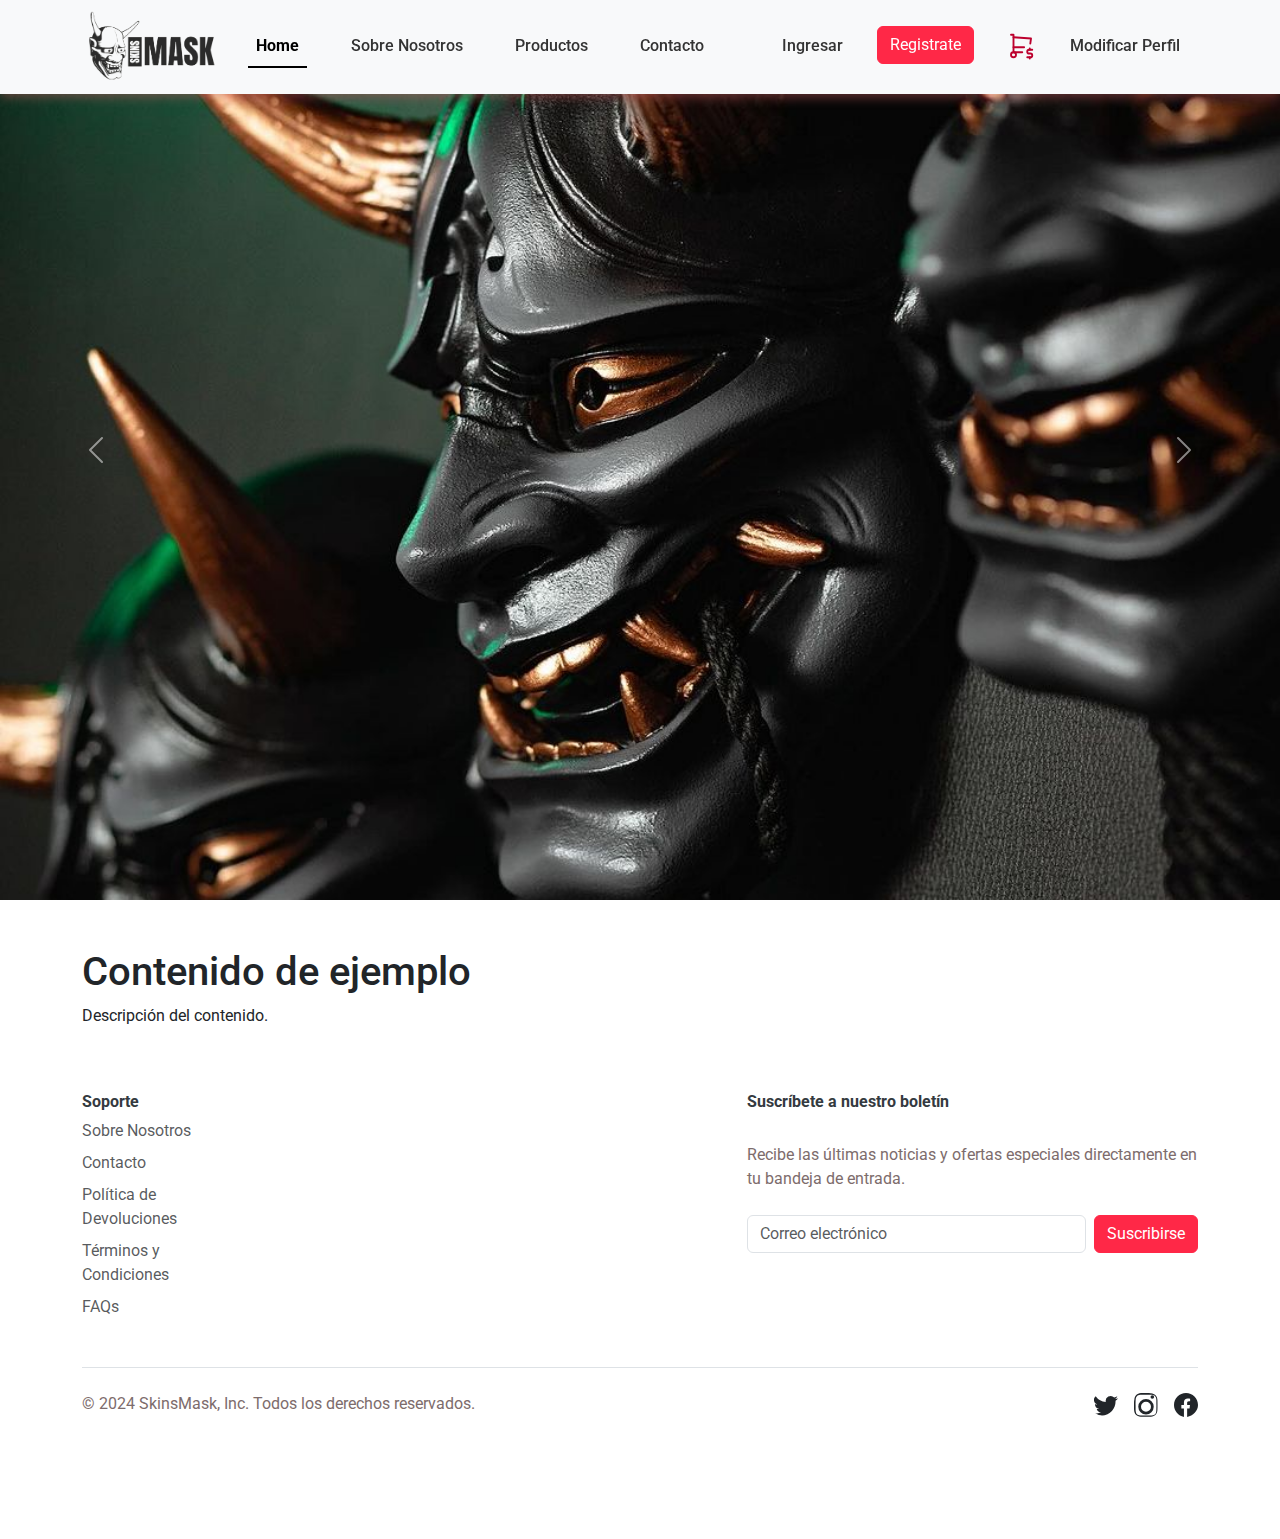
==== index.html @ 7430230a "Modificar usuario" ====
<!DOCTYPE html>
<html lang="en">

<head>
    <meta charset="UTF-8" />
    <meta name="viewport" content="width=device-width, initial-scale=1.0" />
    <title>SkinsMask</title>
    <link rel="stylesheet" href="css/bootstrap.css" />
    <link rel="stylesheet" href="css/styles.css" />
    <link href="https://fonts.googleapis.com/css2?family=Roboto:wght@400;700&display=swap" rel="stylesheet" />
</head>

<body class="d-flex flex-column min-vh-100">
    <div data-include="partials/nav.html"></div>
    
    <!-- Main Content -->
    <main class="flex-shrink-0">
        <div id="carouselExampleFade" class="carousel slide carousel-fade custom-size-carousel">
            <div class="carousel-inner">
                <div class="carousel-item active">
                    <img src="img/carousel/carousel7.jpg" class="d-block w-100" alt="...">
                </div>
                <div class="carousel-item">
                    <img src="img/carousel/carousel1.jpg" class="d-block w-100" alt="...">
                </div>
                <div class="carousel-item">
                    <img src="img/carousel/carousel2.jpg" class="d-block w-100" alt="...">
                </div>
            </div>
            <button class="carousel-control-prev" type="button" data-bs-target="#carouselExampleFade" data-bs-slide="prev">
                <span class="carousel-control-prev-icon" aria-hidden="true"></span>
                <span class="visually-hidden">Previous</span>
            </button>
            <button class="carousel-control-next" type="button" data-bs-target="#carouselExampleFade" data-bs-slide="next">
                <span class="carousel-control-next-icon" aria-hidden="true"></span>
                <span class="visually-hidden">Next</span>
            </button>
        </div>

        <div class="container mt-5">
            <div class="row">
                <div class="col">
                    <h1>Contenido de ejemplo</h1>
                    <p>Descripción del contenido.</p>
                </div>
            </div>
        </div>
    </main>
    
    <div data-include="../partials/footer.html"></div>

    <script src="js/jquery.min.js"></script>
    <script src="js/bootstrap.bundle.min.js"></script>
    <script src="js/include.js"></script>
    <script src="js/main.js"></script>
</body>

</html>
---- css/styles.css ----
body {
    font-family: 'Roboto', sans-serif;
    display: flex;
    flex-direction: column;
    min-height: 100vh;
}

main {
    flex: 1;
}

.navbar {
    background-color: #f8f9fa;
    /* Light background color for minimalistic style */
    box-shadow: 0 4px 10px rgba(198, 94, 94, 0.452);
    /* Sombra bajo el navbar */
}

.navbar-nav .nav-link {
    color: #333;
    /* Dark color for text */
    margin: 0 10px;
    /* Spacing between links */
    font-weight: 500;
    /* Slightly bold text */
}

.navbar-nav .nav-link:hover {
    color: #ff2847;
    /* Change color on hover to shiraz 500 */
}

.navbar-brand img {
    height: 70px;
}

.btn-link {
    color: #ff2847;
    /* shiraz 500 */
}

.btn-primary {
    --bs-btn-color: #fff;
    --bs-btn-bg: #ff2847;
    /* shiraz 500 */
    --bs-btn-border-color: #ff2847;
    /* shiraz 500 */
    --bs-btn-hover-color: #fff;
    --bs-btn-hover-bg: #ff5f72;
    /* shiraz 400 */
    --bs-btn-hover-border-color: #ff5f72;
    /* shiraz 400 */
    --bs-btn-focus-shadow-rgb: 255, 40, 71;
    /* approximate focus color */
    --bs-btn-active-color: #fff;
    --bs-btn-active-bg: #fa0431;
    /* shiraz 600 */
    --bs-btn-active-border-color: #fa0431;
    /* shiraz 600 */
    --bs-btn-active-shadow: inset 0 3px 5px rgba(0, 0, 0, 0.125);
    --bs-btn-disabled-color: #fff;
    --bs-btn-disabled-bg: #ff2847;
    /* shiraz 500 */
    --bs-btn-disabled-border-color: #ff2847;
    /* shiraz 500 */
}

.btn-outline-primary {
    --bs-btn-color: #ff2847;
    /* shiraz 500 */
    --bs-btn-border-color: #ff2847;
    /* shiraz 500 */
    --bs-btn-hover-color: #fff;
    --bs-btn-hover-bg: #ff2847;
    /* shiraz 500 */
    --bs-btn-hover-border-color: #ff2847;
    /* shiraz 500 */
    --bs-btn-focus-shadow-rgb: 255, 40, 71;
    /* approximate focus color */
    --bs-btn-active-color: #fff;
    --bs-btn-active-bg: #fa0431;
    /* shiraz 600 */
    --bs-btn-active-border-color: #fa0431;
    /* shiraz 600 */
    --bs-btn-active-shadow: inset 0 3px 5px rgba(0, 0, 0, 0.125);
    --bs-btn-disabled-color: #ff2847;
    /* shiraz 500 */
    --bs-btn-disabled-bg: transparent;
    --bs-btn-disabled-border-color: #ff2847;
    /* shiraz 500 */
}

.btn-outline-info {
    --bs-btn-color: #ff2847;
    /* shiraz 500 */
    --bs-btn-border-color: #ff2847;
    /* shiraz 500 */
    --bs-btn-hover-color: #000;
    --bs-btn-hover-bg: #ff2847;
    /* shiraz 500 */
    --bs-btn-hover-border-color: #ff2847;
    /* shiraz 500 */
    --bs-btn-focus-shadow-rgb: 255, 40, 71;
    /* approximate focus color */
    --bs-btn-active-color: #000;
    --bs-btn-active-bg: #fa0431;
    /* shiraz 600 */
    --bs-btn-active-border-color: #fa0431;
    /* shiraz 600 */
    --bs-btn-active-shadow: inset 0 3px 5px rgba(0, 0, 0, 0.125);
    --bs-btn-disabled-color: #ff2847;
    /* shiraz 500 */
    --bs-btn-disabled-bg: transparent;
    --bs-btn-disabled-border-color: #ff2847;
    /* shiraz 500 */
}

footer {
    background-color: #f8f9fa;
    color: #6c757d;
}

.custom-size-carousel {
    height: 100vh;
    /* Ajusta la altura del carrusel según tus necesidades */
}

.custom-size-carousel .carousel-inner {
    height: 100%;
    /* Asegura que la altura del contenido interno coincida */
}

.custom-size-carousel .carousel-item img {
    height: 100%;
    /* Asegura que las imágenes llenen la altura del carrusel */
    object-fit: cover;
    /* Asegura que las imágenes se ajusten sin deformarse */
    transform: translateY(-20%);
    /* Ajusta el valor para subir las imágenes */
}

.footer {
    background-color: #ffffff;
    padding: 20px 0;
}

.footer h5 {
    font-size: 16px;
    color: #343a40;
}

.footer ul {
    padding-left: 0;
    list-style: none;
}

.footer ul li {
    margin-bottom: 10px;
}

.footer ul li a {
    color: #6c757d;
    text-decoration: none;
}

.footer ul li a:hover {
    color: #0056b3;
}

.footer .input-group {
    max-width: 400px;
}

.footer .input-group .form-control {
    border-radius: 0;
}

.footer .input-group .btn {
    border-radius: 0;
}

.footer p {
    margin-bottom: 0;
    color: #7d6c6c;
}

.footer .list-unstyled {
    display: flex;
    justify-content: flex-end;
}

.footer .list-unstyled li {
    margin-left: 15px;
}

.footer .list-unstyled li a {
    color: #343a40;
    text-decoration: none;
}

.footer .list-unstyled li a:hover {
    color: #0056b3;
}




.card-registration .select-input.form-control[readonly]:not([disabled]) {
    font-size: 1rem;
    line-height: 2.15;
    padding-left: .75em;
    padding-right: .75em;
}

.card-registration .select-arrow {
    top: 13px;
}


.error-message {
    color: red;
    font-size: 0.875rem;
    margin-top: 0.25rem;
}
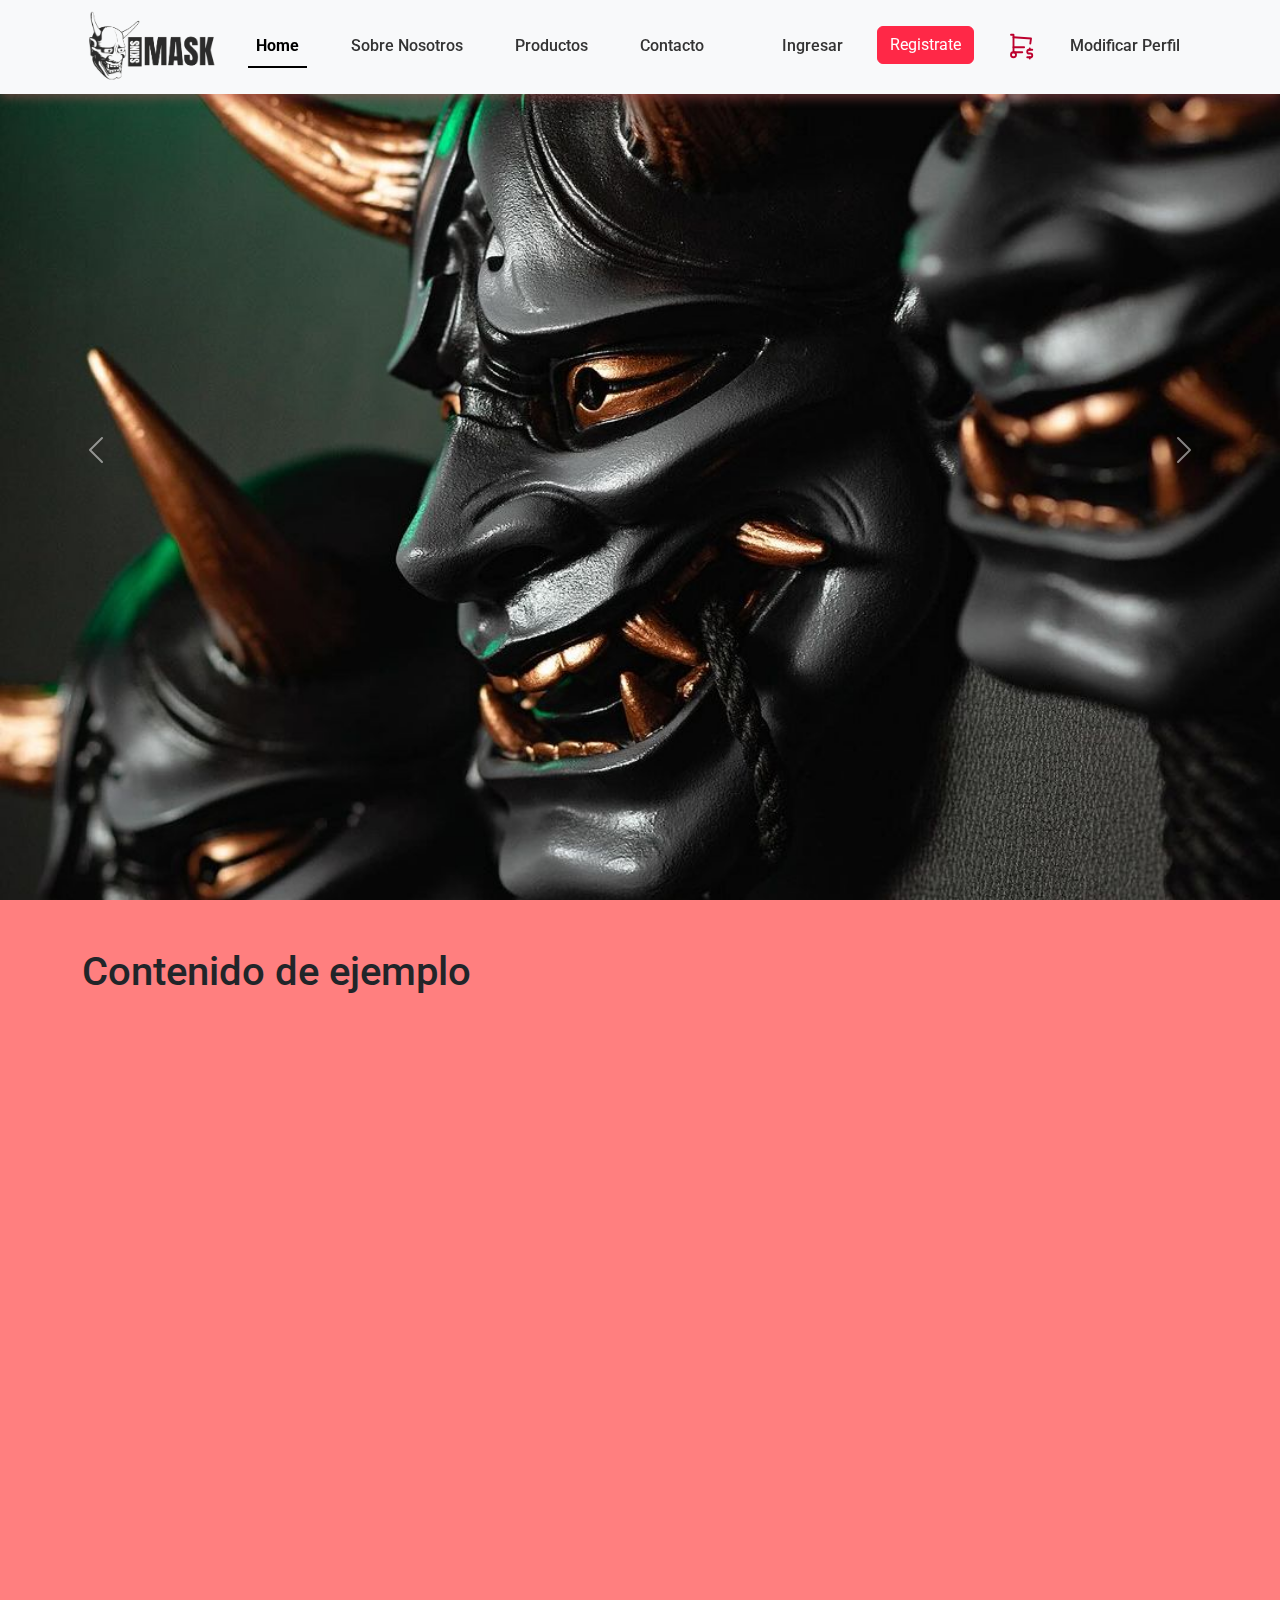
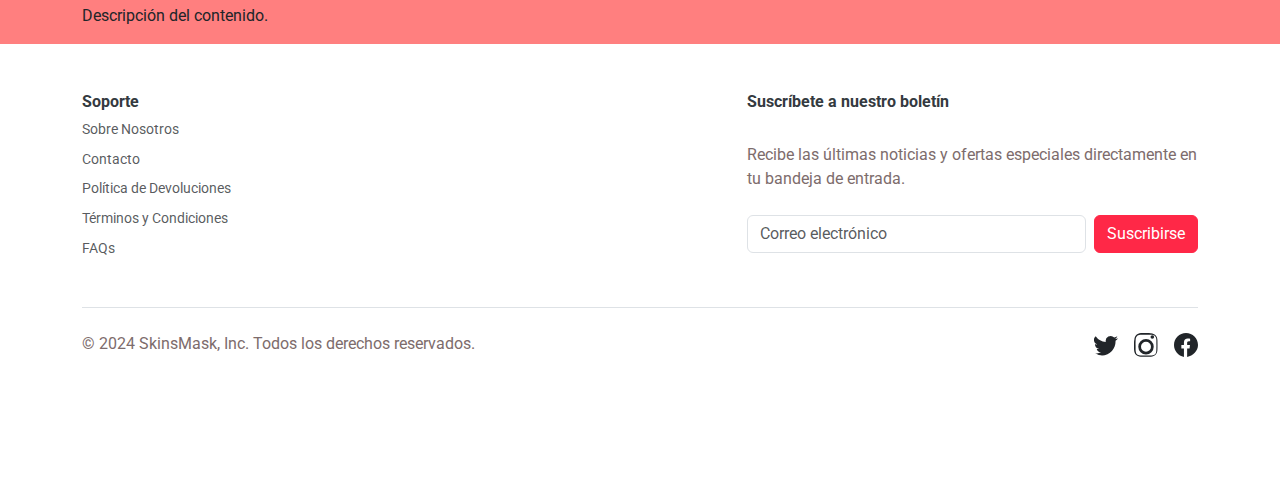
==== commit 7efe16f0: "Arreglos en estilo" ====
--- a/index.html
+++ b/index.html
@@ -41,6 +41,7 @@
             <div class="row">
                 <div class="col">
                     <h1>Contenido de ejemplo</h1>
+                    <br><br><br><br><br><br><br><br><br><br><br><br><br><br><br><br><br><br><br><br><br><br><br><br><br>
                     <p>Descripción del contenido.</p>
                 </div>
             </div>
--- a/css/styles.css
+++ b/css/styles.css
@@ -1,144 +1,129 @@
+/* Estilo global para el cuerpo de la página */
 body {
     font-family: 'Roboto', sans-serif;
     display: flex;
     flex-direction: column;
     min-height: 100vh;
-}
-
+    background: url('../img/fondo.jpg') no-repeat center center fixed;
+    background-size: cover;
+    background-color: rgba(255, 0, 0, 0.5);  /* Color rojo con 50% de opacidad */
+    background-blend-mode: multiply;
+}
+
+/* Estilo principal para asegurar que el contenido principal ocupe el espacio completo */
 main {
     flex: 1;
 }
 
+/* Estilos adicionales para asegurar que el contenido sea legible */
+.main-content {
+    background: rgba(255, 255, 255, 0.8);
+    padding: 20px;
+    border-radius: 10px;
+    flex: 1;
+}
+
+/* Estilo para la barra de navegación */
 .navbar {
-    background-color: #f8f9fa;
-    /* Light background color for minimalistic style */
-    box-shadow: 0 4px 10px rgba(198, 94, 94, 0.452);
-    /* Sombra bajo el navbar */
-}
-
+    background-color: #f8f9fa;  /* Color de fondo claro para un estilo minimalista */
+    box-shadow: 0 4px 10px rgba(198, 94, 94, 0.452);  /* Sombra bajo el navbar */
+}
+
+/* Estilo para los enlaces de navegación */
 .navbar-nav .nav-link {
-    color: #333;
-    /* Dark color for text */
-    margin: 0 10px;
-    /* Spacing between links */
-    font-weight: 500;
-    /* Slightly bold text */
-}
-
+    color: #333;  /* Color oscuro para el texto */
+    margin: 0 10px;  /* Espaciado entre enlaces */
+    font-weight: 500;  /* Texto ligeramente en negrita */
+}
+
+/* Estilo para los enlaces de navegación al pasar el ratón */
 .navbar-nav .nav-link:hover {
-    color: #ff2847;
-    /* Change color on hover to shiraz 500 */
-}
-
+    color: #ff2847;  /* Cambia el color al pasar el ratón a shiraz 500 */
+}
+
+/* Estilo para el logotipo de la barra de navegación */
 .navbar-brand img {
     height: 70px;
 }
 
+/* Estilo para los botones de enlace */
 .btn-link {
-    color: #ff2847;
-    /* shiraz 500 */
-}
-
+    color: #ff2847;  /* shiraz 500 */
+}
+
+/* Estilo para los botones primarios */
 .btn-primary {
     --bs-btn-color: #fff;
-    --bs-btn-bg: #ff2847;
-    /* shiraz 500 */
-    --bs-btn-border-color: #ff2847;
-    /* shiraz 500 */
+    --bs-btn-bg: #ff2847;  /* shiraz 500 */
+    --bs-btn-border-color: #ff2847;  /* shiraz 500 */
     --bs-btn-hover-color: #fff;
-    --bs-btn-hover-bg: #ff5f72;
-    /* shiraz 400 */
-    --bs-btn-hover-border-color: #ff5f72;
-    /* shiraz 400 */
-    --bs-btn-focus-shadow-rgb: 255, 40, 71;
-    /* approximate focus color */
+    --bs-btn-hover-bg: #ff5f72;  /* shiraz 400 */
+    --bs-btn-hover-border-color: #ff5f72;  /* shiraz 400 */
+    --bs-btn-focus-shadow-rgb: 255, 40, 71;  /* Color de enfoque aproximado */
     --bs-btn-active-color: #fff;
-    --bs-btn-active-bg: #fa0431;
-    /* shiraz 600 */
-    --bs-btn-active-border-color: #fa0431;
-    /* shiraz 600 */
+    --bs-btn-active-bg: #fa0431;  /* shiraz 600 */
+    --bs-btn-active-border-color: #fa0431;  /* shiraz 600 */
     --bs-btn-active-shadow: inset 0 3px 5px rgba(0, 0, 0, 0.125);
     --bs-btn-disabled-color: #fff;
-    --bs-btn-disabled-bg: #ff2847;
-    /* shiraz 500 */
-    --bs-btn-disabled-border-color: #ff2847;
-    /* shiraz 500 */
-}
-
+    --bs-btn-disabled-bg: #ff2847;  /* shiraz 500 */
+    --bs-btn-disabled-border-color: #ff2847;  /* shiraz 500 */
+}
+
+/* Estilo para los botones de contorno primarios */
 .btn-outline-primary {
-    --bs-btn-color: #ff2847;
-    /* shiraz 500 */
-    --bs-btn-border-color: #ff2847;
-    /* shiraz 500 */
+    --bs-btn-color: #ff2847;  /* shiraz 500 */
+    --bs-btn-border-color: #ff2847;  /* shiraz 500 */
     --bs-btn-hover-color: #fff;
-    --bs-btn-hover-bg: #ff2847;
-    /* shiraz 500 */
-    --bs-btn-hover-border-color: #ff2847;
-    /* shiraz 500 */
-    --bs-btn-focus-shadow-rgb: 255, 40, 71;
-    /* approximate focus color */
+    --bs-btn-hover-bg: #ff2847;  /* shiraz 500 */
+    --bs-btn-hover-border-color: #ff2847;  /* shiraz 500 */
+    --bs-btn-focus-shadow-rgb: 255, 40, 71;  /* Color de enfoque aproximado */
     --bs-btn-active-color: #fff;
-    --bs-btn-active-bg: #fa0431;
-    /* shiraz 600 */
-    --bs-btn-active-border-color: #fa0431;
-    /* shiraz 600 */
+    --bs-btn-active-bg: #fa0431;  /* shiraz 600 */
+    --bs-btn-active-border-color: #fa0431;  /* shiraz 600 */
     --bs-btn-active-shadow: inset 0 3px 5px rgba(0, 0, 0, 0.125);
-    --bs-btn-disabled-color: #ff2847;
-    /* shiraz 500 */
+    --bs-btn-disabled-color: #ff2847;  /* shiraz 500 */
     --bs-btn-disabled-bg: transparent;
-    --bs-btn-disabled-border-color: #ff2847;
-    /* shiraz 500 */
-}
-
+    --bs-btn-disabled-border-color: #ff2847;  /* shiraz 500 */
+}
+
+/* Estilo para los botones de contorno informativos */
 .btn-outline-info {
-    --bs-btn-color: #ff2847;
-    /* shiraz 500 */
-    --bs-btn-border-color: #ff2847;
-    /* shiraz 500 */
+    --bs-btn-color: #ff2847;  /* shiraz 500 */
+    --bs-btn-border-color: #ff2847;  /* shiraz 500 */
     --bs-btn-hover-color: #000;
-    --bs-btn-hover-bg: #ff2847;
-    /* shiraz 500 */
-    --bs-btn-hover-border-color: #ff2847;
-    /* shiraz 500 */
-    --bs-btn-focus-shadow-rgb: 255, 40, 71;
-    /* approximate focus color */
+    --bs-btn-hover-bg: #ff2847;  /* shiraz 500 */
+    --bs-btn-hover-border-color: #ff2847;  /* shiraz 500 */
+    --bs-btn-focus-shadow-rgb: 255, 40, 71;  /* Color de enfoque aproximado */
     --bs-btn-active-color: #000;
-    --bs-btn-active-bg: #fa0431;
-    /* shiraz 600 */
-    --bs-btn-active-border-color: #fa0431;
-    /* shiraz 600 */
+    --bs-btn-active-bg: #fa0431;  /* shiraz 600 */
+    --bs-btn-active-border-color: #fa0431;  /* shiraz 600 */
     --bs-btn-active-shadow: inset 0 3px 5px rgba(0, 0, 0, 0.125);
-    --bs-btn-disabled-color: #ff2847;
-    /* shiraz 500 */
+    --bs-btn-disabled-color: #ff2847;  /* shiraz 500 */
     --bs-btn-disabled-bg: transparent;
-    --bs-btn-disabled-border-color: #ff2847;
-    /* shiraz 500 */
-}
-
+    --bs-btn-disabled-border-color: #ff2847;  /* shiraz 500 */
+}
+
+/* Estilo para el pie de página */
 footer {
     background-color: #f8f9fa;
     color: #6c757d;
 }
 
 .custom-size-carousel {
-    height: 100vh;
-    /* Ajusta la altura del carrusel según tus necesidades */
+    height: 100vh;  /* Ajusta la altura del carrusel según tus necesidades */
 }
 
 .custom-size-carousel .carousel-inner {
-    height: 100%;
-    /* Asegura que la altura del contenido interno coincida */
+    height: 100%;  /* Asegura que la altura del contenido interno coincida */
 }
 
 .custom-size-carousel .carousel-item img {
-    height: 100%;
-    /* Asegura que las imágenes llenen la altura del carrusel */
-    object-fit: cover;
-    /* Asegura que las imágenes se ajusten sin deformarse */
-    transform: translateY(-20%);
-    /* Ajusta el valor para subir las imágenes */
-}
-
+    height: 100%;  /* Asegura que las imágenes llenen la altura del carrusel */
+    object-fit: cover;  /* Asegura que las imágenes se ajusten sin deformarse */
+    transform: translateY(-20%);  /* Ajusta el valor para subir las imágenes */
+}
+
+/* Estilos específicos para el pie de página */
 .footer {
     background-color: #ffffff;
     padding: 20px 0;
@@ -202,9 +187,7 @@
     color: #0056b3;
 }
 
-
-
-
+/* Estilos específicos para el formulario de registro */
 .card-registration .select-input.form-control[readonly]:not([disabled]) {
     font-size: 1rem;
     line-height: 2.15;
@@ -216,9 +199,36 @@
     top: 13px;
 }
 
-
+/* Estilos para el formulario de login */
+.card-login {
+    border: none;
+    border-radius: 10px;
+    box-shadow: 0 4px 6px rgba(0, 0, 0, 0.1);
+}
+
+.form-label {
+    font-weight: bold;
+    color: #333;
+}
+
+/* Estilo para el enlace de "¿Olvidaste tu contraseña?" */
+.text-muted {
+    font-size: 0.9rem;
+}
+
+/* Estilo para los mensajes de error */
 .error-message {
     color: red;
     font-size: 0.875rem;
     margin-top: 0.25rem;
-}+}
+
+/* Placeholder más transparente */
+::placeholder {
+    color: rgba(87, 87, 87, 0.228); /* Cambia el color y la opacidad del placeholder */
+}
+
+/* Placeholder desaparece al enfocar */
+input:focus::placeholder {
+    color: transparent; /* Hace que el placeholder sea transparente al enfocar el campo */
+}
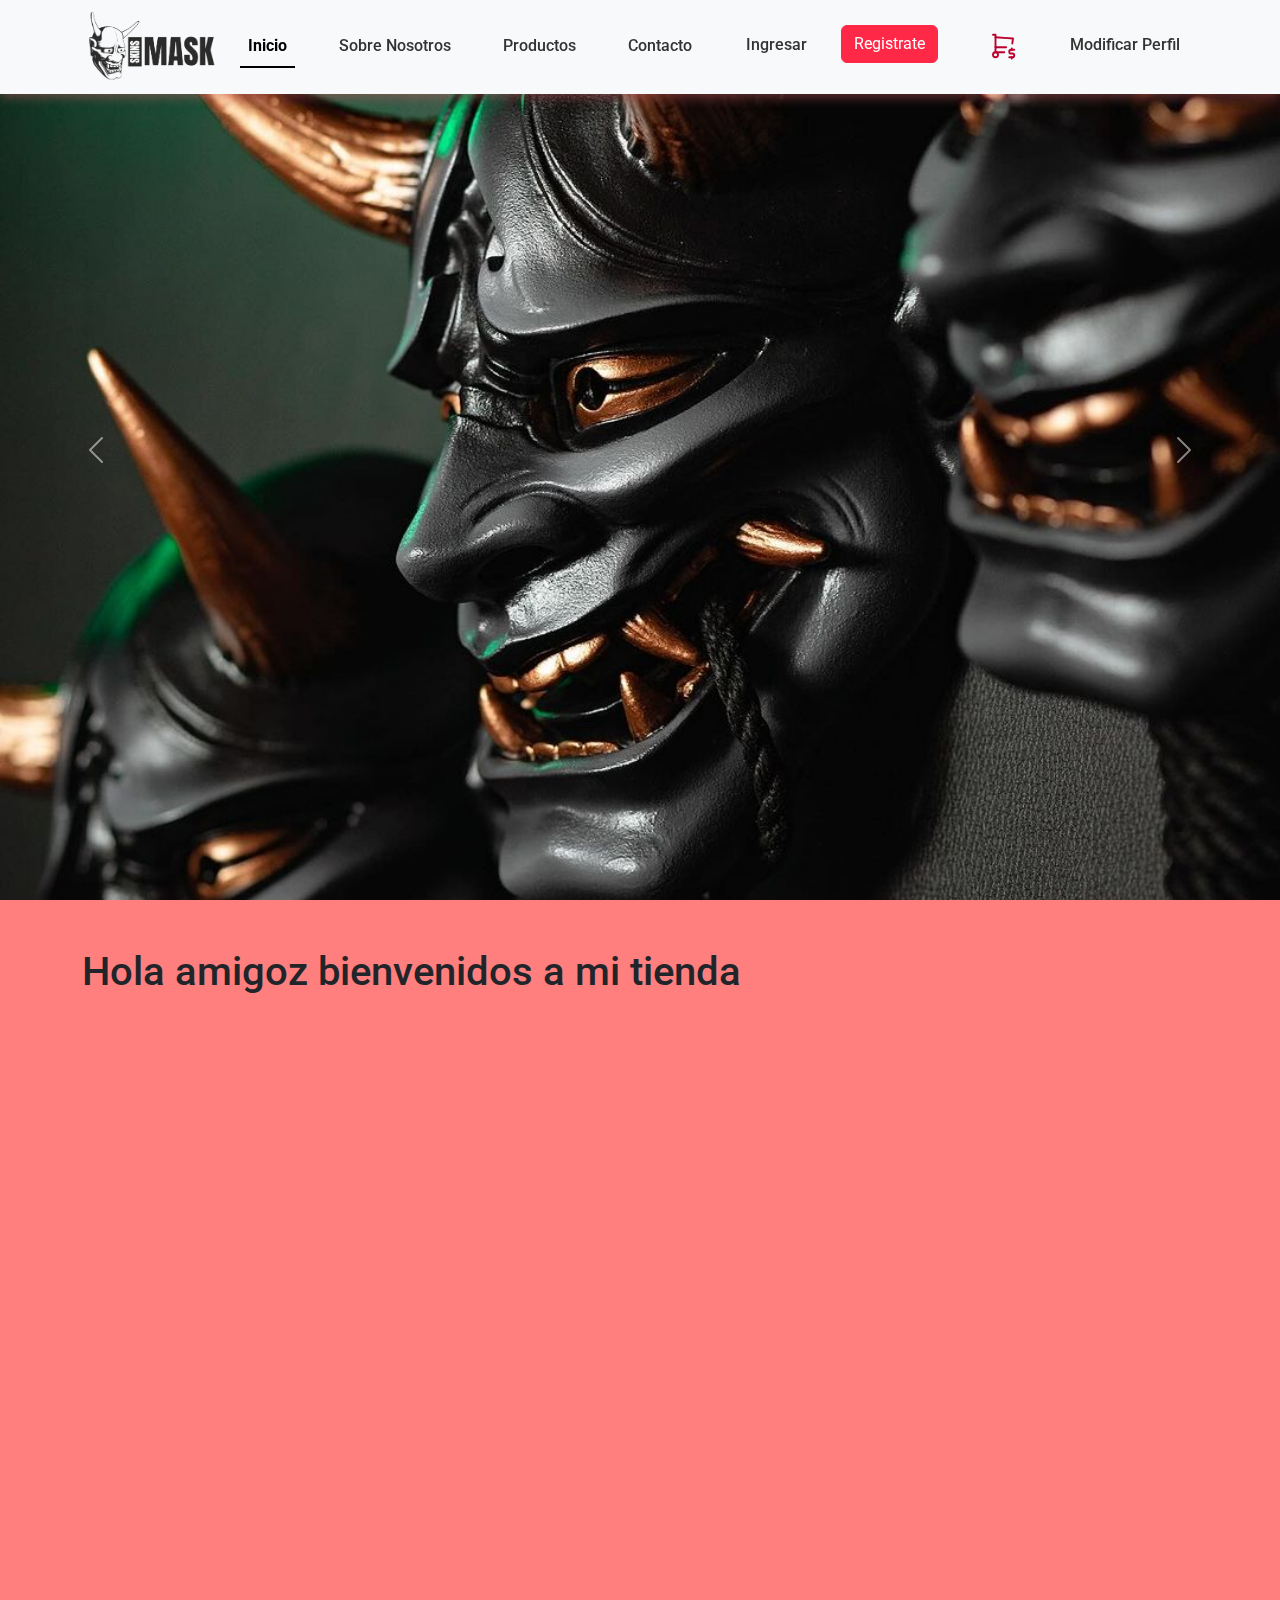
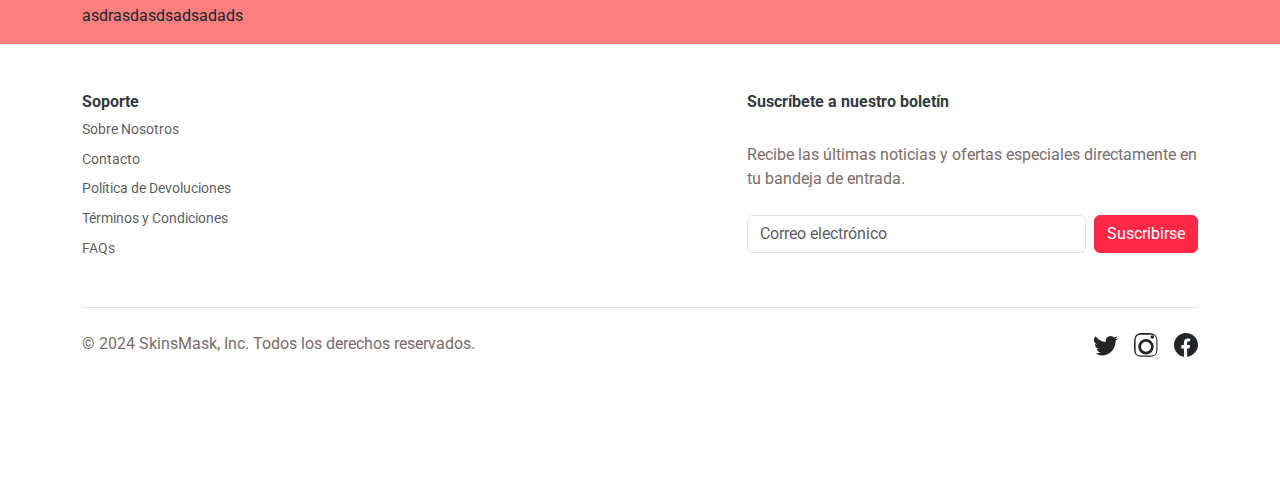
==== commit 47fbaaad: "Mejoras visuales, nuestros productos" ====
--- a/index.html
+++ b/index.html
@@ -40,9 +40,9 @@
         <div class="container mt-5">
             <div class="row">
                 <div class="col">
-                    <h1>Contenido de ejemplo</h1>
+                    <h1>Hola amigoz bienvenidos a mi tienda</h1>
                     <br><br><br><br><br><br><br><br><br><br><br><br><br><br><br><br><br><br><br><br><br><br><br><br><br>
-                    <p>Descripción del contenido.</p>
+                    <p>asdrasdasdsadsadads</p>
                 </div>
             </div>
         </div>
--- a/css/styles.css
+++ b/css/styles.css
@@ -232,3 +232,15 @@
 input:focus::placeholder {
     color: transparent; /* Hace que el placeholder sea transparente al enfocar el campo */
 }
+
+
+.btn-white {
+    background-color: #ffffff;
+    color: #000000;
+    border: 1px solid #000000;
+}
+
+.btn-white:hover {
+    background-color: #f8f9fa;
+    color: #000000;
+}
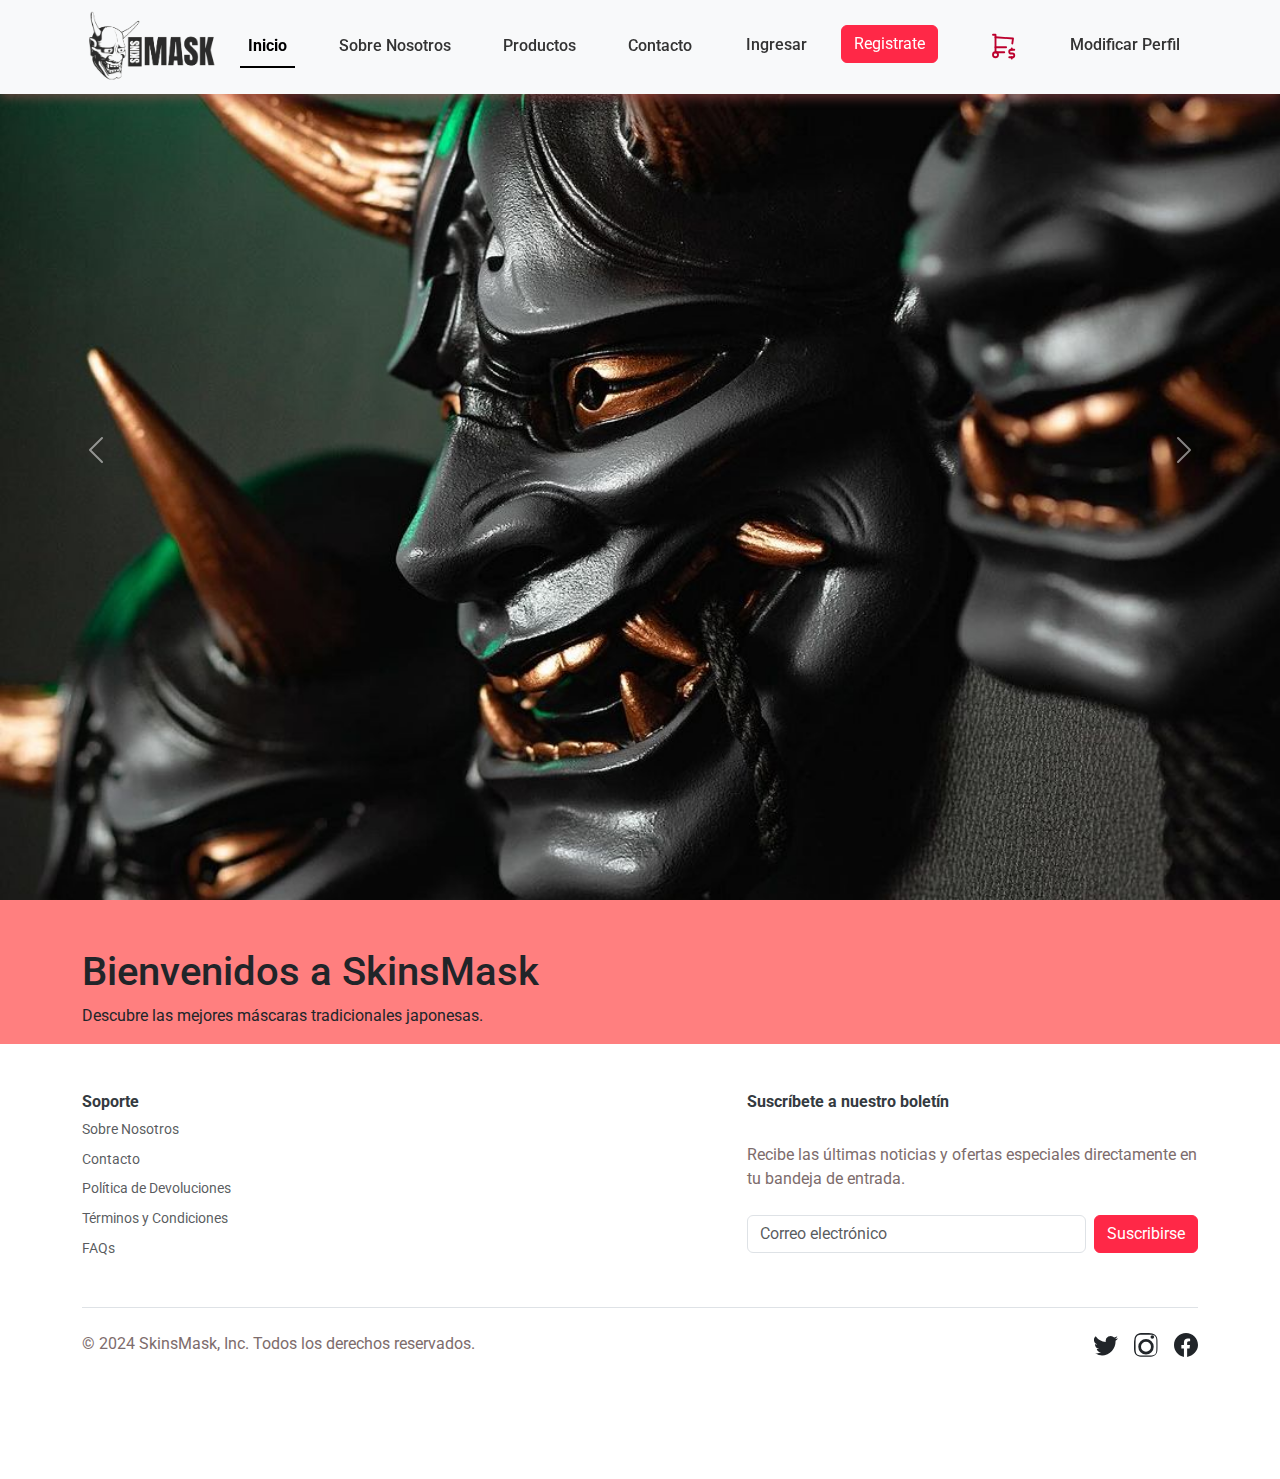
==== commit 9e2f2523: "Mejora en el orden de scripts y comentarios en todo el proyecto" ====
--- a/index.html
+++ b/index.html
@@ -1,30 +1,33 @@
 <!DOCTYPE html>
-<html lang="en">
+<html lang="es">
 
 <head>
     <meta charset="UTF-8" />
     <meta name="viewport" content="width=device-width, initial-scale=1.0" />
     <title>SkinsMask</title>
+    <!-- Enlace a los archivos CSS -->
     <link rel="stylesheet" href="css/bootstrap.css" />
     <link rel="stylesheet" href="css/styles.css" />
     <link href="https://fonts.googleapis.com/css2?family=Roboto:wght@400;700&display=swap" rel="stylesheet" />
 </head>
 
 <body class="d-flex flex-column min-vh-100">
+    <!-- Inclusión de la barra de navegación -->
     <div data-include="partials/nav.html"></div>
     
-    <!-- Main Content -->
+    <!-- Contenido principal -->
     <main class="flex-shrink-0">
+        <!-- Carrusel de imágenes -->
         <div id="carouselExampleFade" class="carousel slide carousel-fade custom-size-carousel">
             <div class="carousel-inner">
                 <div class="carousel-item active">
-                    <img src="img/carousel/carousel7.jpg" class="d-block w-100" alt="...">
+                    <img src="img/carousel/carousel7.jpg" class="d-block w-100" alt="Imagen 1">
                 </div>
                 <div class="carousel-item">
-                    <img src="img/carousel/carousel1.jpg" class="d-block w-100" alt="...">
+                    <img src="img/carousel/carousel1.jpg" class="d-block w-100" alt="Imagen 2">
                 </div>
                 <div class="carousel-item">
-                    <img src="img/carousel/carousel2.jpg" class="d-block w-100" alt="...">
+                    <img src="img/carousel/carousel2.jpg" class="d-block w-100" alt="Imagen 3">
                 </div>
             </div>
             <button class="carousel-control-prev" type="button" data-bs-target="#carouselExampleFade" data-bs-slide="prev">
@@ -37,23 +40,28 @@
             </button>
         </div>
 
+        <!-- Sección de bienvenida -->
         <div class="container mt-5">
             <div class="row">
                 <div class="col">
-                    <h1>Hola amigoz bienvenidos a mi tienda</h1>
-                    <br><br><br><br><br><br><br><br><br><br><br><br><br><br><br><br><br><br><br><br><br><br><br><br><br>
-                    <p>asdrasdasdsadsadads</p>
+                    <h1>Bienvenidos a SkinsMask</h1>
+                    <p>Descubre las mejores máscaras tradicionales japonesas.</p>
                 </div>
             </div>
         </div>
     </main>
     
-    <div data-include="../partials/footer.html"></div>
+    <!-- Inclusión del pie de página -->
+    <div data-include="partials/footer.html"></div>
 
+    <!-- Enlace a los archivos JavaScript -->
     <script src="js/jquery.min.js"></script>
     <script src="js/bootstrap.bundle.min.js"></script>
     <script src="js/include.js"></script>
-    <script src="js/main.js"></script>
+    <script src="js/common.js"></script>
+    <script src="js/register.js"></script>
+    <script src="js/login.js"></script>
+    <script src="js/profile-edit.js"></script>
 </body>
 
 </html>
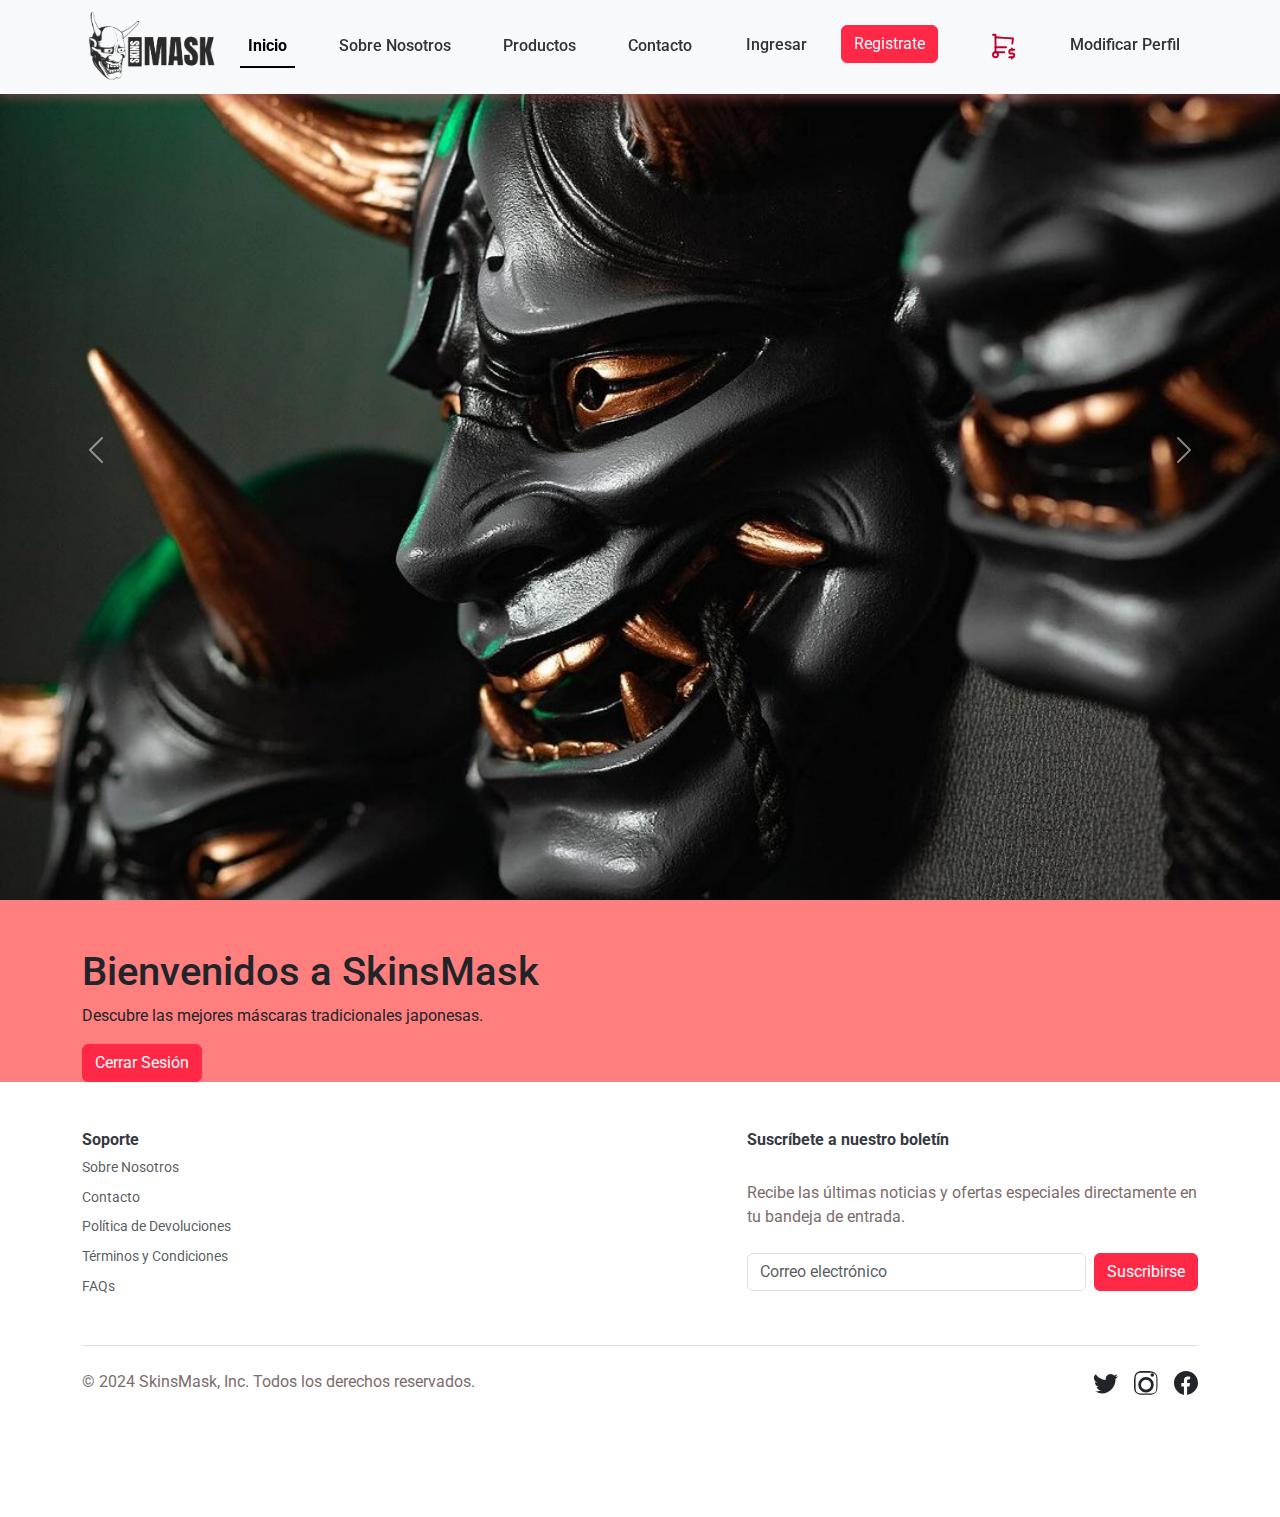
==== commit 661bb101: "Redirecciones corregidas" ====
--- a/index.html
+++ b/index.html
@@ -14,7 +14,7 @@
 <body class="d-flex flex-column min-vh-100">
     <!-- Inclusión de la barra de navegación -->
     <div data-include="partials/nav.html"></div>
-    
+
     <!-- Contenido principal -->
     <main class="flex-shrink-0">
         <!-- Carrusel de imágenes -->
@@ -46,22 +46,24 @@
                 <div class="col">
                     <h1>Bienvenidos a SkinsMask</h1>
                     <p>Descubre las mejores máscaras tradicionales japonesas.</p>
+                    <!-- Botón de Cerrar Sesión -->
+                    <button id="logoutButton" class="btn btn-primary">Cerrar Sesión</button>
                 </div>
             </div>
         </div>
     </main>
-    
+
     <!-- Inclusión del pie de página -->
     <div data-include="partials/footer.html"></div>
 
     <!-- Enlace a los archivos JavaScript -->
-    <script src="js/jquery.min.js"></script>
     <script src="js/bootstrap.bundle.min.js"></script>
     <script src="js/include.js"></script>
     <script src="js/common.js"></script>
     <script src="js/register.js"></script>
     <script src="js/login.js"></script>
     <script src="js/profile-edit.js"></script>
+    <script src="js/logout.js"></script>
 </body>
 
 </html>
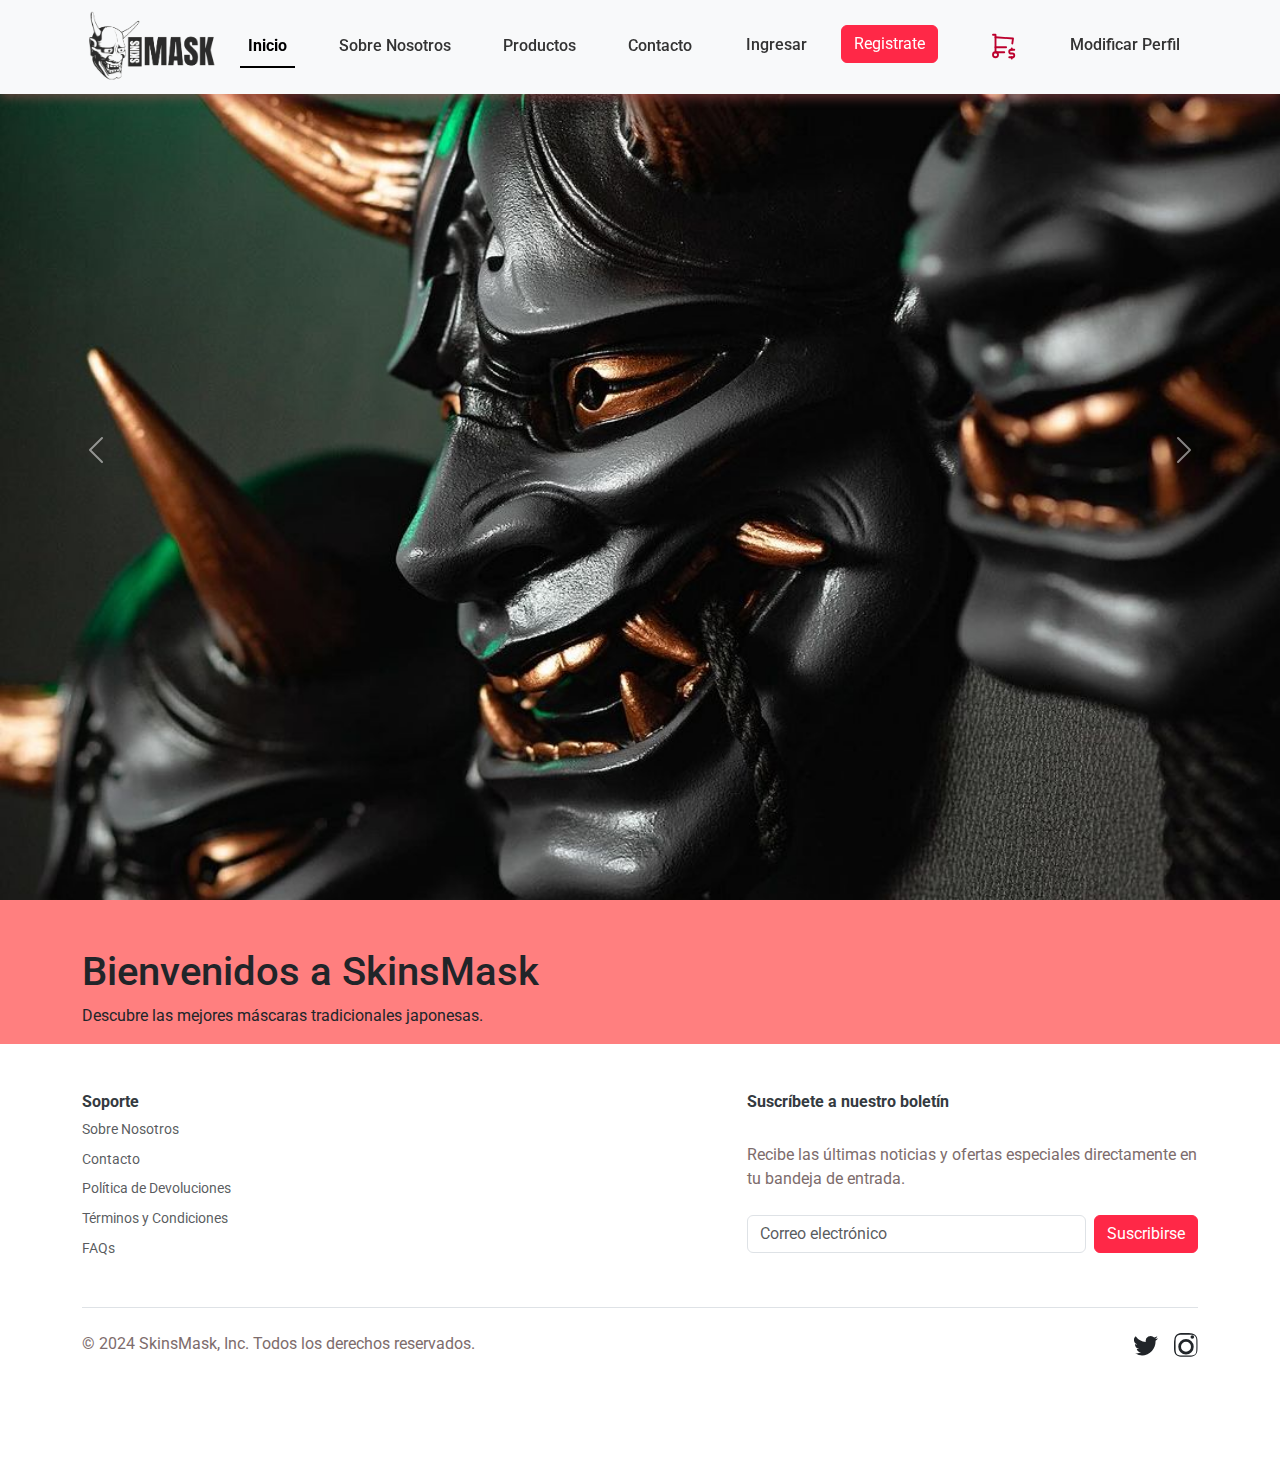
==== commit d98921e3: "Nombre de usuario en nav" ====
--- a/index.html
+++ b/index.html
@@ -46,13 +46,11 @@
                 <div class="col">
                     <h1>Bienvenidos a SkinsMask</h1>
                     <p>Descubre las mejores máscaras tradicionales japonesas.</p>
-                    <!-- Botón de Cerrar Sesión -->
-                    <button id="logoutButton" class="btn btn-primary">Cerrar Sesión</button>
                 </div>
             </div>
         </div>
     </main>
-
+    
     <!-- Inclusión del pie de página -->
     <div data-include="partials/footer.html"></div>
 
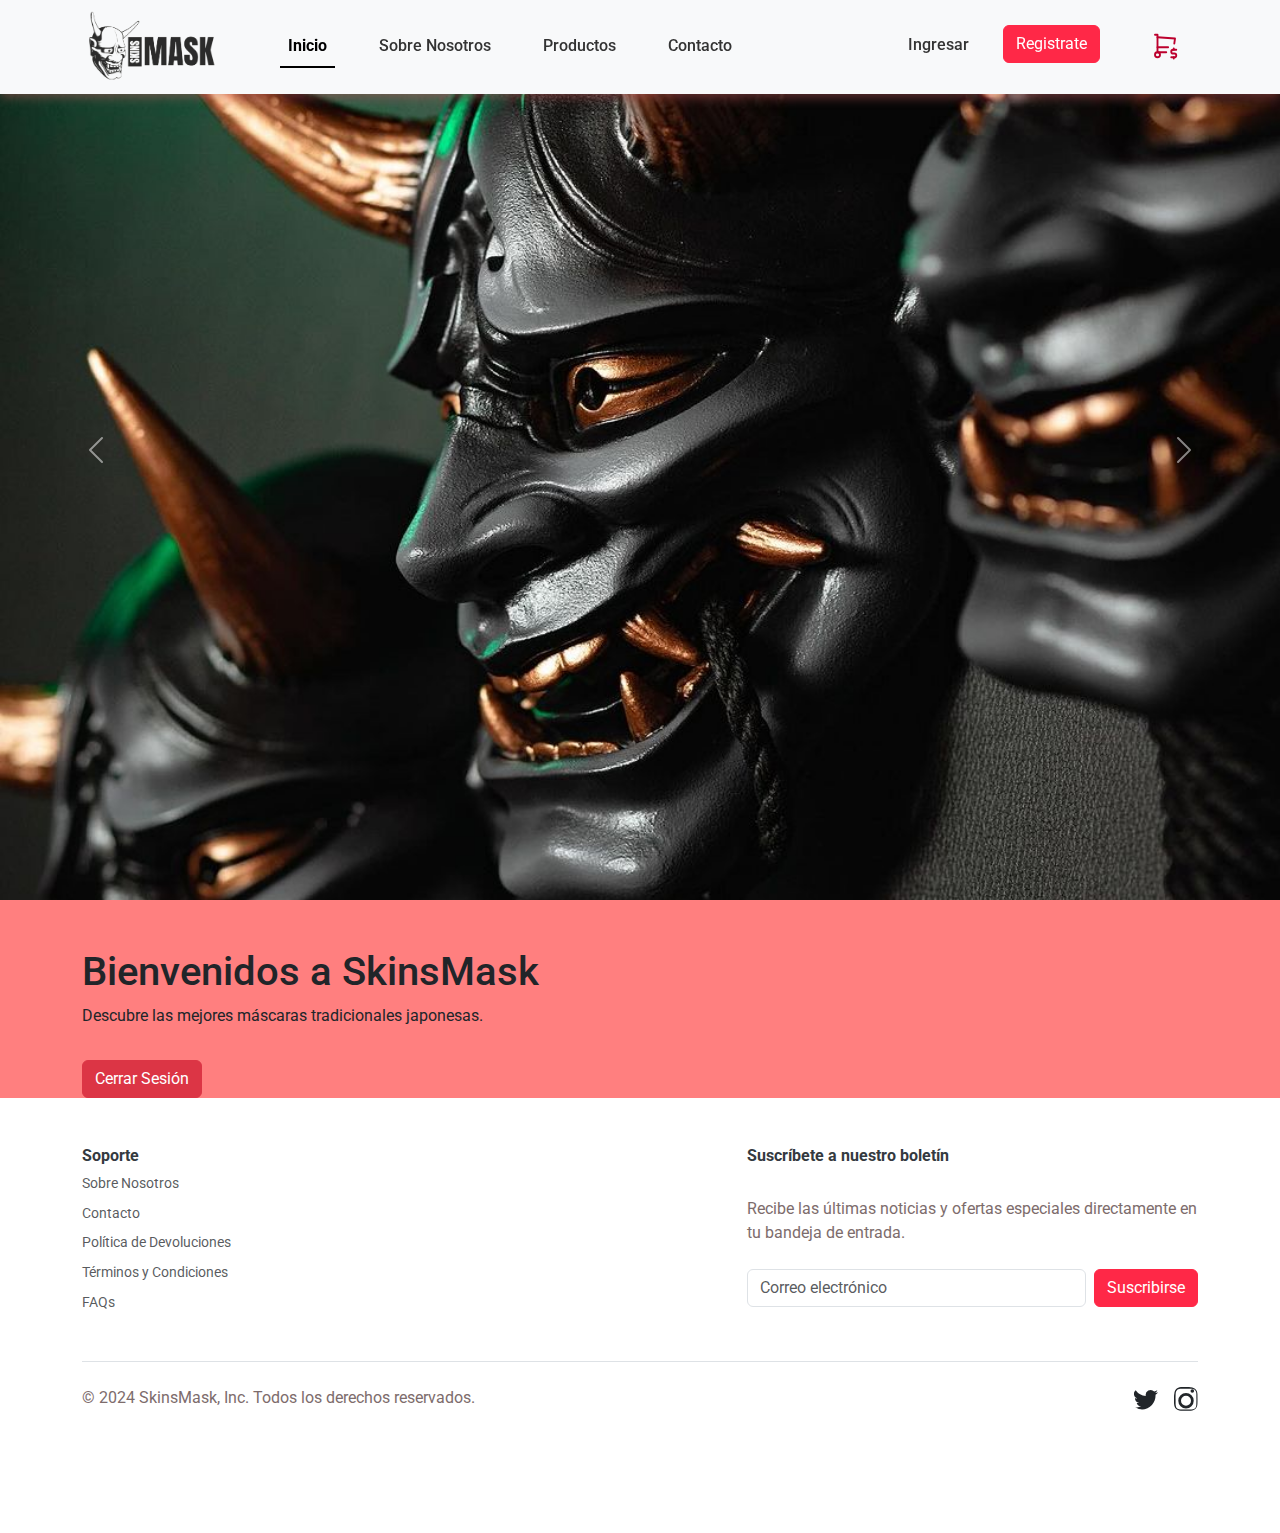
==== commit 8f448101: "Todo funcionando con el usuario logeado" ====
--- a/index.html
+++ b/index.html
@@ -46,6 +46,9 @@
                 <div class="col">
                     <h1>Bienvenidos a SkinsMask</h1>
                     <p>Descubre las mejores máscaras tradicionales japonesas.</p>
+                    <div>                    <!-- Botón de cerrar sesión para pruebas -->
+                        <button id="logoutButton" class="btn btn-danger mt-3">Cerrar Sesión</button>
+                    </div>
                 </div>
             </div>
         </div>
@@ -62,6 +65,37 @@
     <script src="js/login.js"></script>
     <script src="js/profile-edit.js"></script>
     <script src="js/logout.js"></script>
+    <script>
+        // Función para cerrar sesión al hacer clic en el botón de prueba
+        document.addEventListener("DOMContentLoaded", function() {
+            const logoutButton = document.getElementById('logoutButton');
+            if (logoutButton) {
+                logoutButton.addEventListener('click', function() {
+                    console.log("Logging out from test button...");
+                    localStorage.removeItem('loggedInUser');
+                    updateNavForLoggedOutUser(); // Asegura que la barra de navegación se actualice
+                    window.location.href = '../index.html';  // Redirigir a la página de inicio después de cerrar sesión
+                });
+            }
+        });
+
+        // Asegúrate de que esta función esté definida para actualizar la barra de navegación
+        function updateNavForLoggedOutUser() {
+            console.log("Updating nav for logged out user...");
+            const navLogin = document.getElementById('navLogin');
+            const navRegister = document.getElementById('navRegister');
+            const navUser = document.getElementById('navUser');
+
+            if (navLogin && navRegister && navUser) {
+                navLogin.classList.remove('d-none');
+                navRegister.classList.remove('d-none');
+                navUser.classList.add('d-none');
+                console.log("Nav updated to logged out state.");
+            } else {
+                console.error('Nav elements not found for updating.');
+            }
+        }
+    </script>
 </body>
 
 </html>
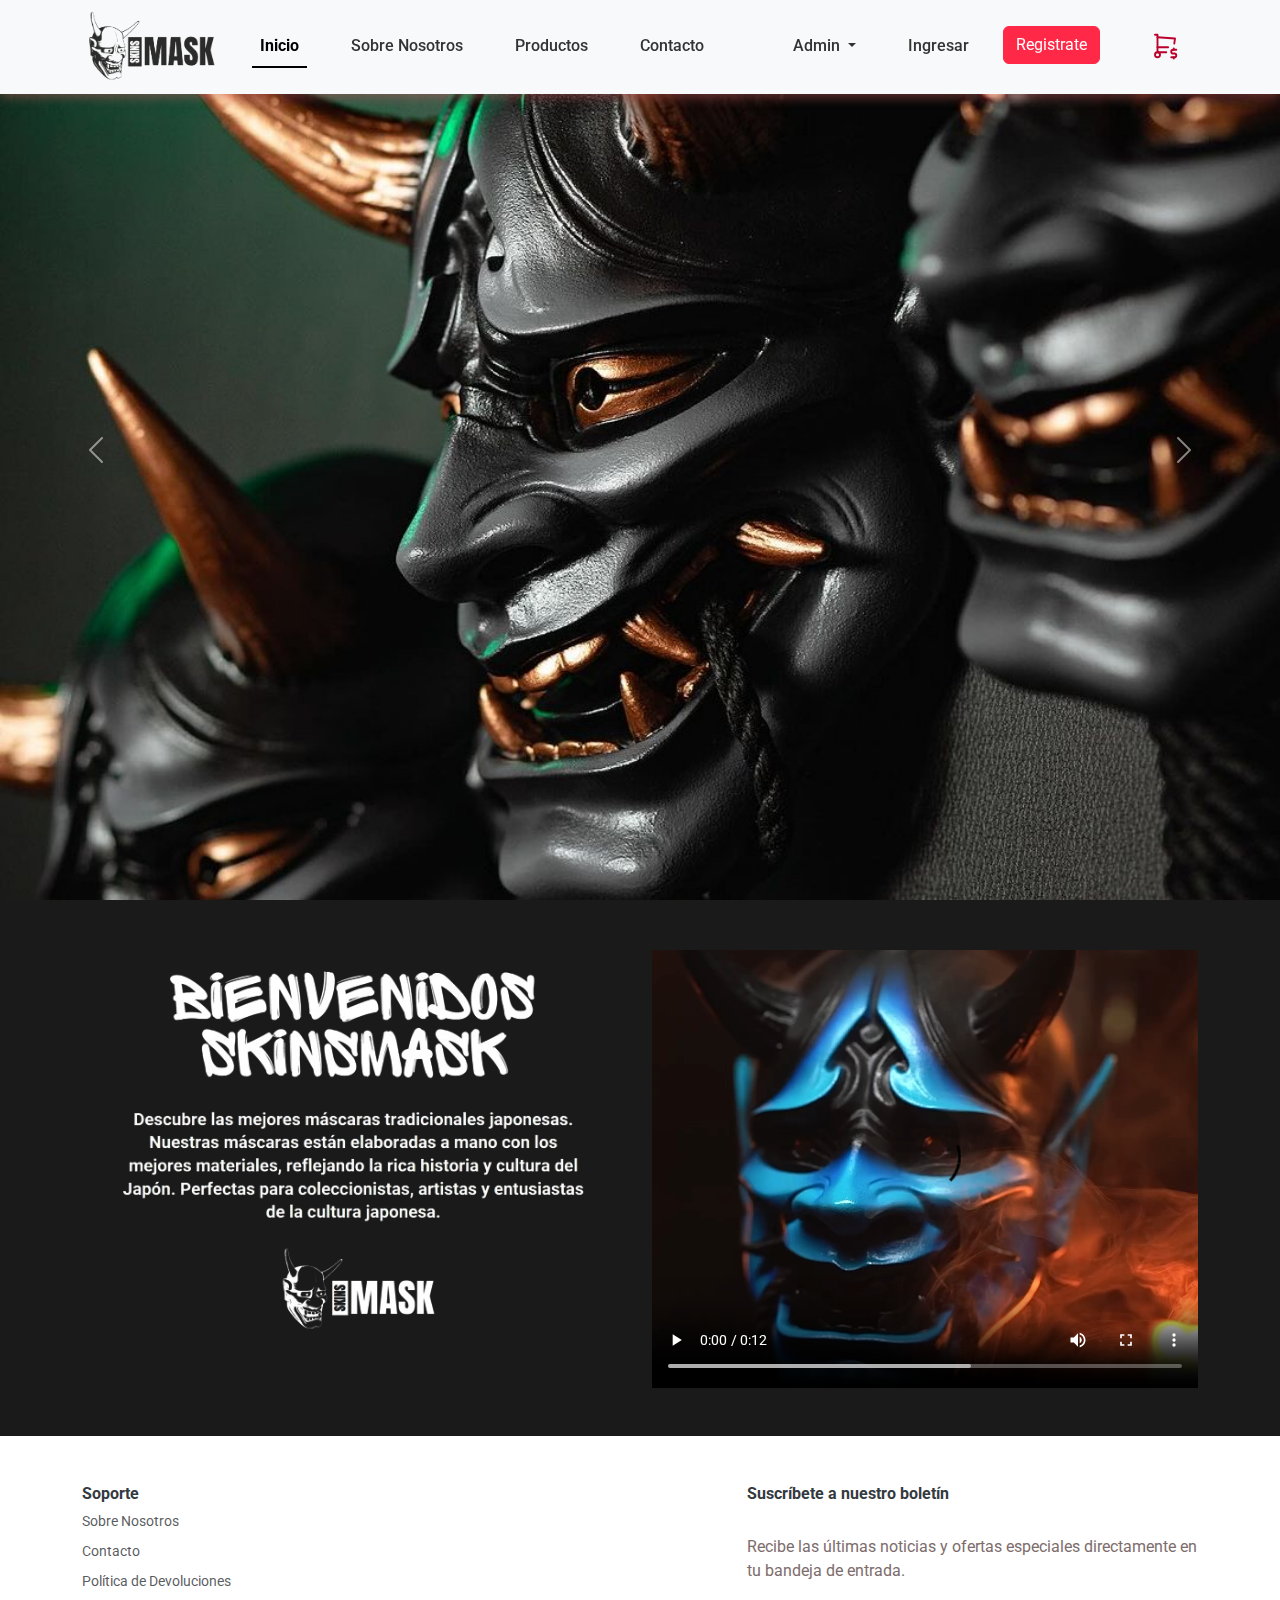
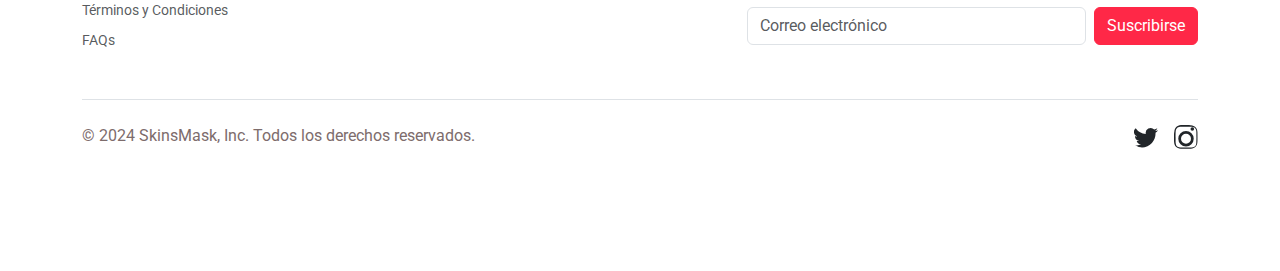
==== commit dad84975: "Proyecto terminado para Sumativa 1" ====
--- a/index.html
+++ b/index.html
@@ -9,6 +9,32 @@
     <link rel="stylesheet" href="css/bootstrap.css" />
     <link rel="stylesheet" href="css/styles.css" />
     <link href="https://fonts.googleapis.com/css2?family=Roboto:wght@400;700&display=swap" rel="stylesheet" />
+    <style>
+        .video-container {
+            position: relative;
+            width: 100%;
+            height: 0;
+            padding-top: 80.25%; /* Aspect ratio 16:9 */
+            overflow: hidden;
+        }
+        .video-container video {
+            position: absolute;
+            top: 0;
+            left: 0;
+            width: 100%;
+            height: 100%;
+            object-fit: cover;
+        }
+
+        .welcome-section {
+            margin-top: 50px;
+            color: #fff;
+        }
+
+        .welcome-text img {
+            max-width: 100%;
+        }
+    </style>
 </head>
 
 <body class="d-flex flex-column min-vh-100">
@@ -16,7 +42,7 @@
     <div data-include="partials/nav.html"></div>
 
     <!-- Contenido principal -->
-    <main class="flex-shrink-0">
+    <main class="flex-shrink-0" style="background-color: rgb(26, 26, 26);">
         <!-- Carrusel de imágenes -->
         <div id="carouselExampleFade" class="carousel slide carousel-fade custom-size-carousel">
             <div class="carousel-inner">
@@ -41,19 +67,24 @@
         </div>
 
         <!-- Sección de bienvenida -->
-        <div class="container mt-5">
+        <div class="container welcome-section">
             <div class="row">
-                <div class="col">
-                    <h1>Bienvenidos a SkinsMask</h1>
-                    <p>Descubre las mejores máscaras tradicionales japonesas.</p>
-                    <div>                    <!-- Botón de cerrar sesión para pruebas -->
-                        <button id="logoutButton" class="btn btn-danger mt-3">Cerrar Sesión</button>
+                <div class="col-md-6 order-md-2 order-1">
+                    <div class="video-container">
+                        <video controls>
+                            <source src="video/bluehannya.mp4" type="video/mp4">
+                            Tu navegador no soporta la etiqueta de video.
+                        </video>
                     </div>
+                    <br><br>
+                </div>
+                <div class="col-md-6 order-md-1 order-2">
+                    <img src="img/bienvenida.png" class="img-fluid mb-5" alt="Bienvenida">
                 </div>
             </div>
         </div>
     </main>
-    
+
     <!-- Inclusión del pie de página -->
     <div data-include="partials/footer.html"></div>
 
@@ -74,7 +105,7 @@
                     console.log("Logging out from test button...");
                     localStorage.removeItem('loggedInUser');
                     updateNavForLoggedOutUser(); // Asegura que la barra de navegación se actualice
-                    window.location.href = '../index.html';  // Redirigir a la página de inicio después de cerrar sesión
+                    window.location.href = 'index.html';  // Redirigir a la página de inicio después de cerrar sesión
                 });
             }
         });
